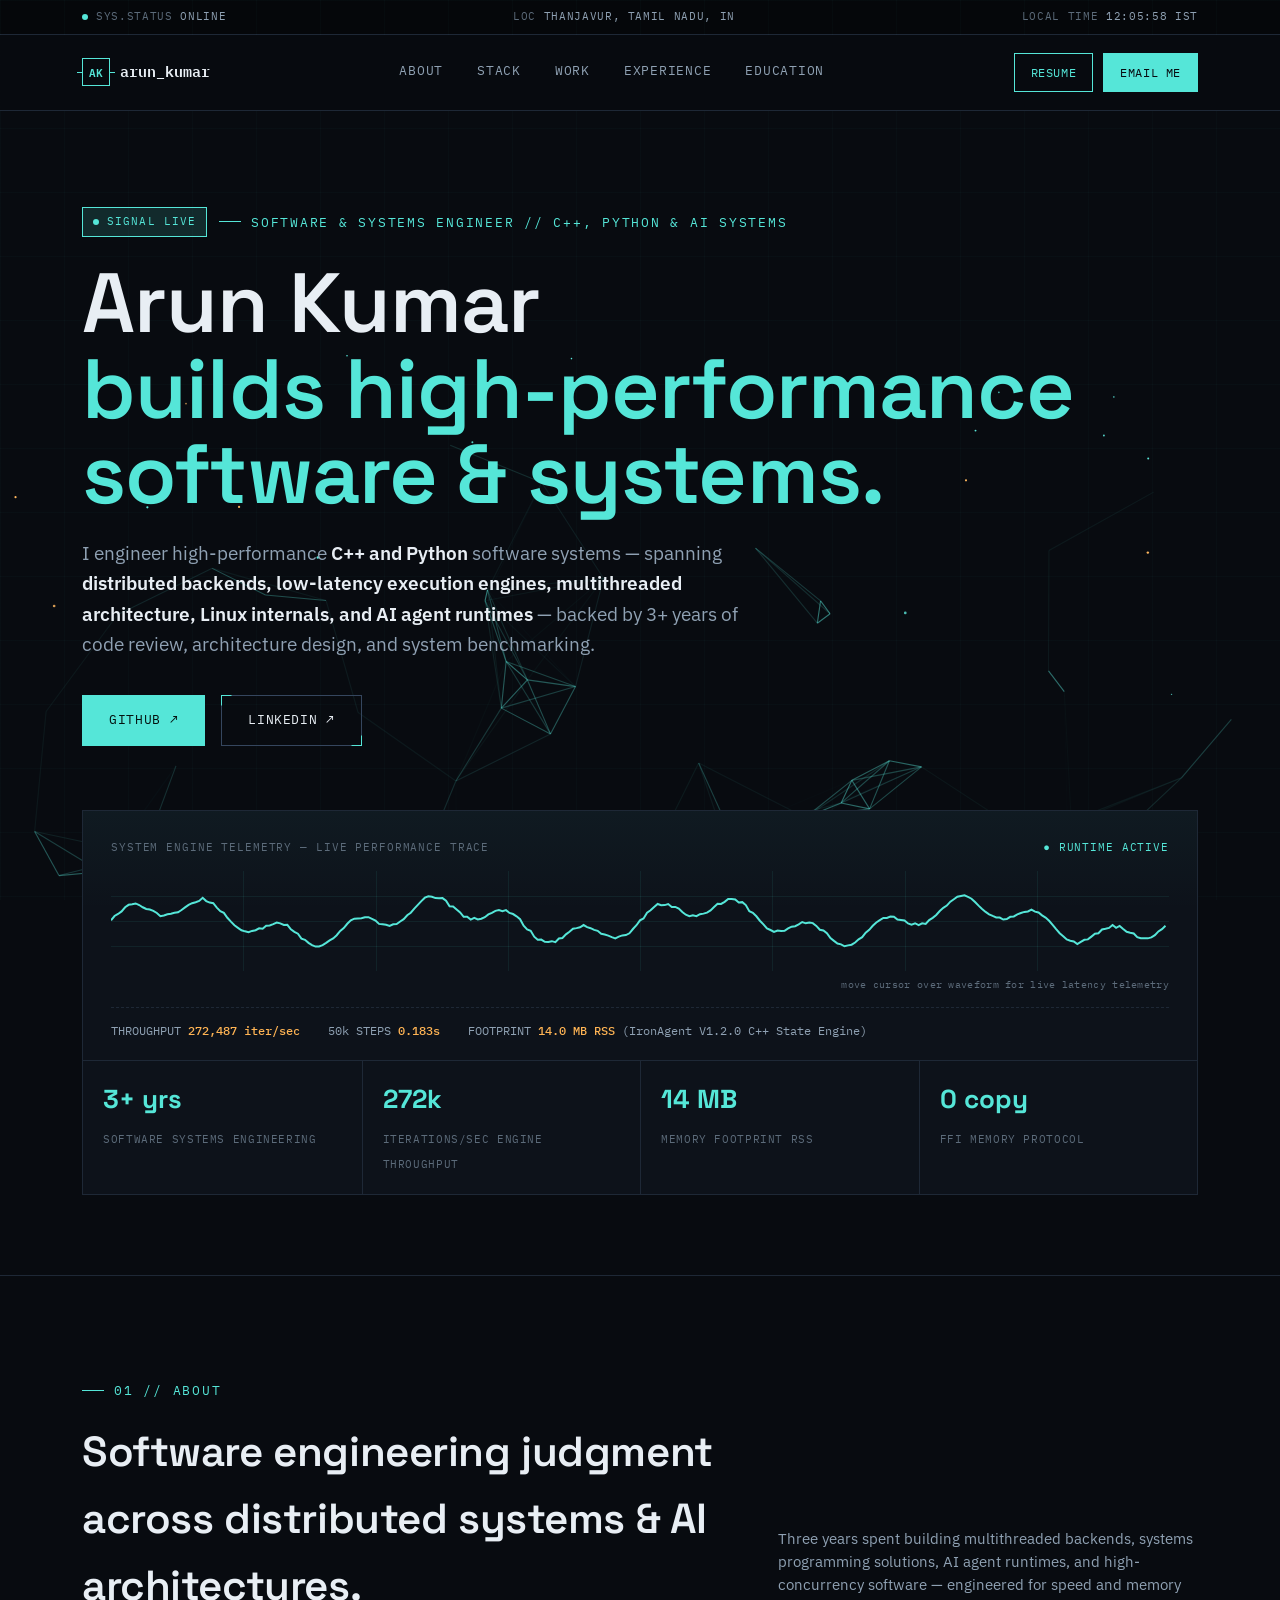
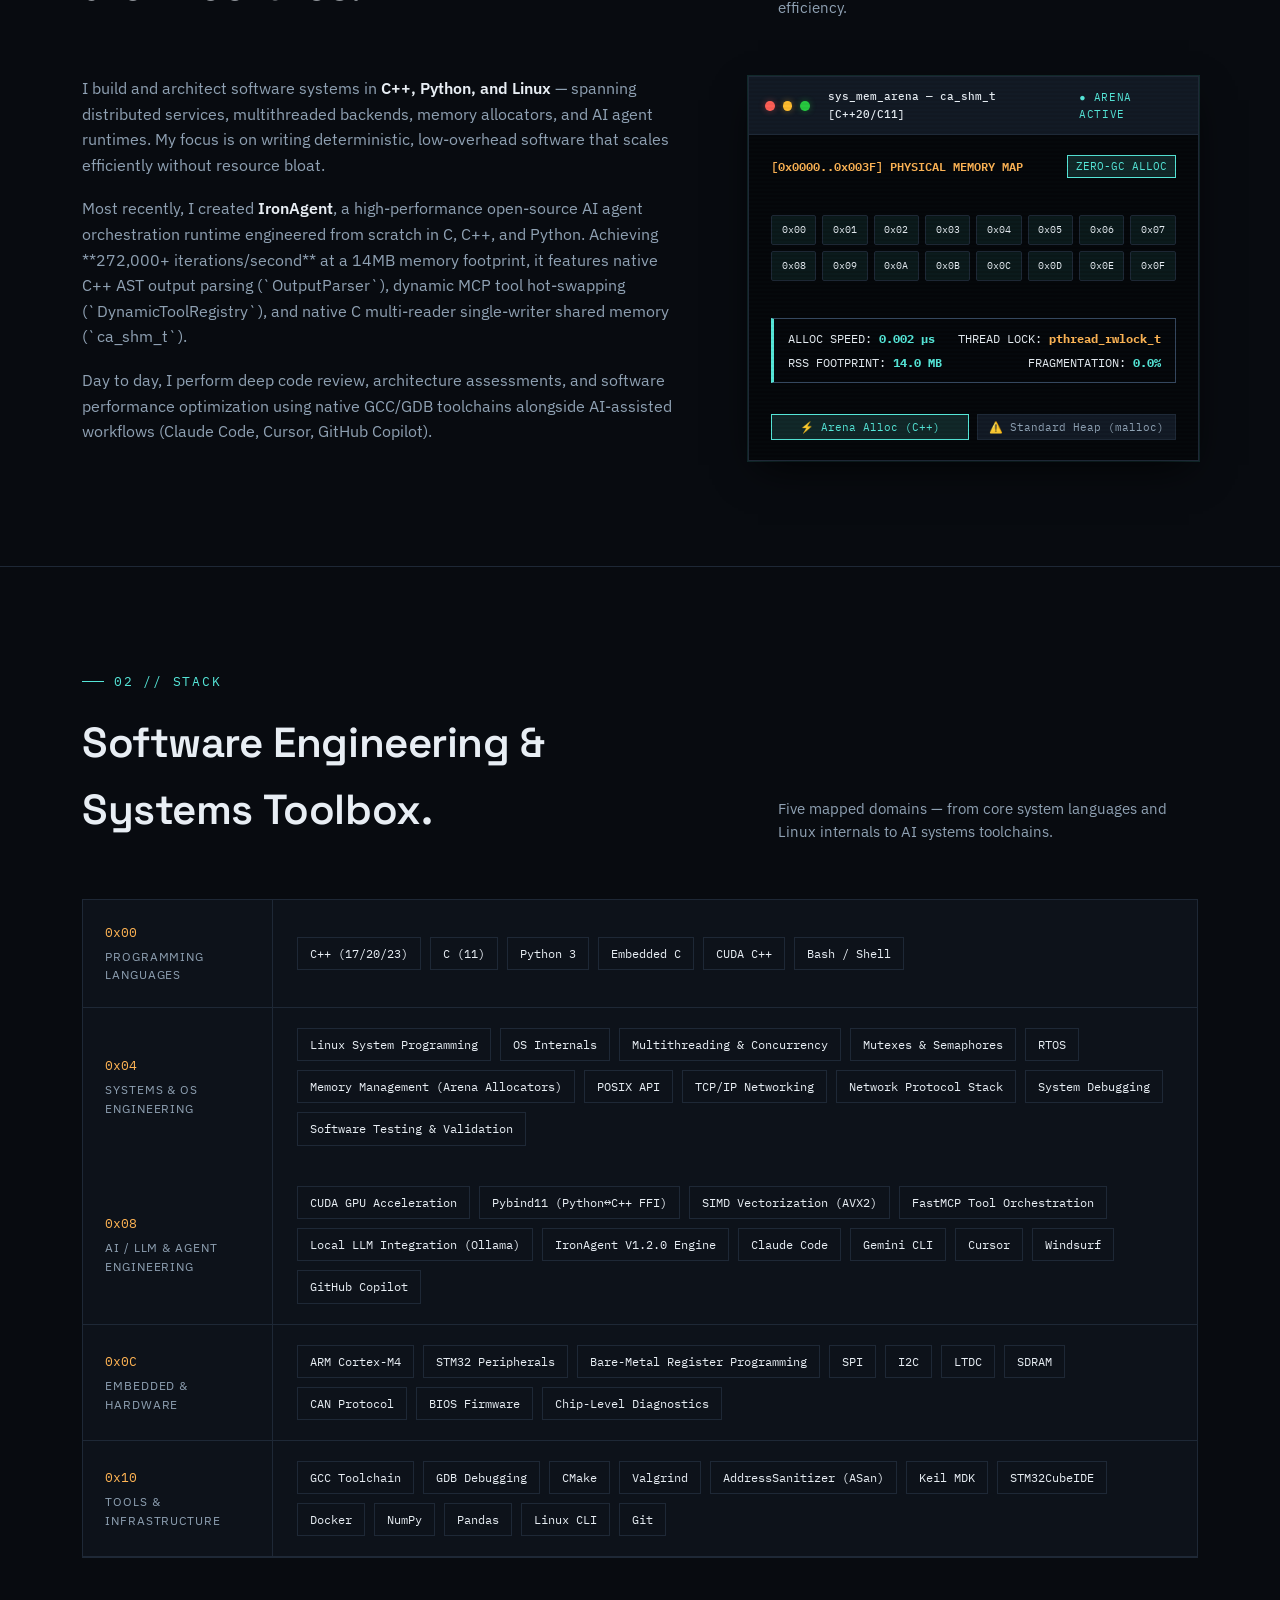
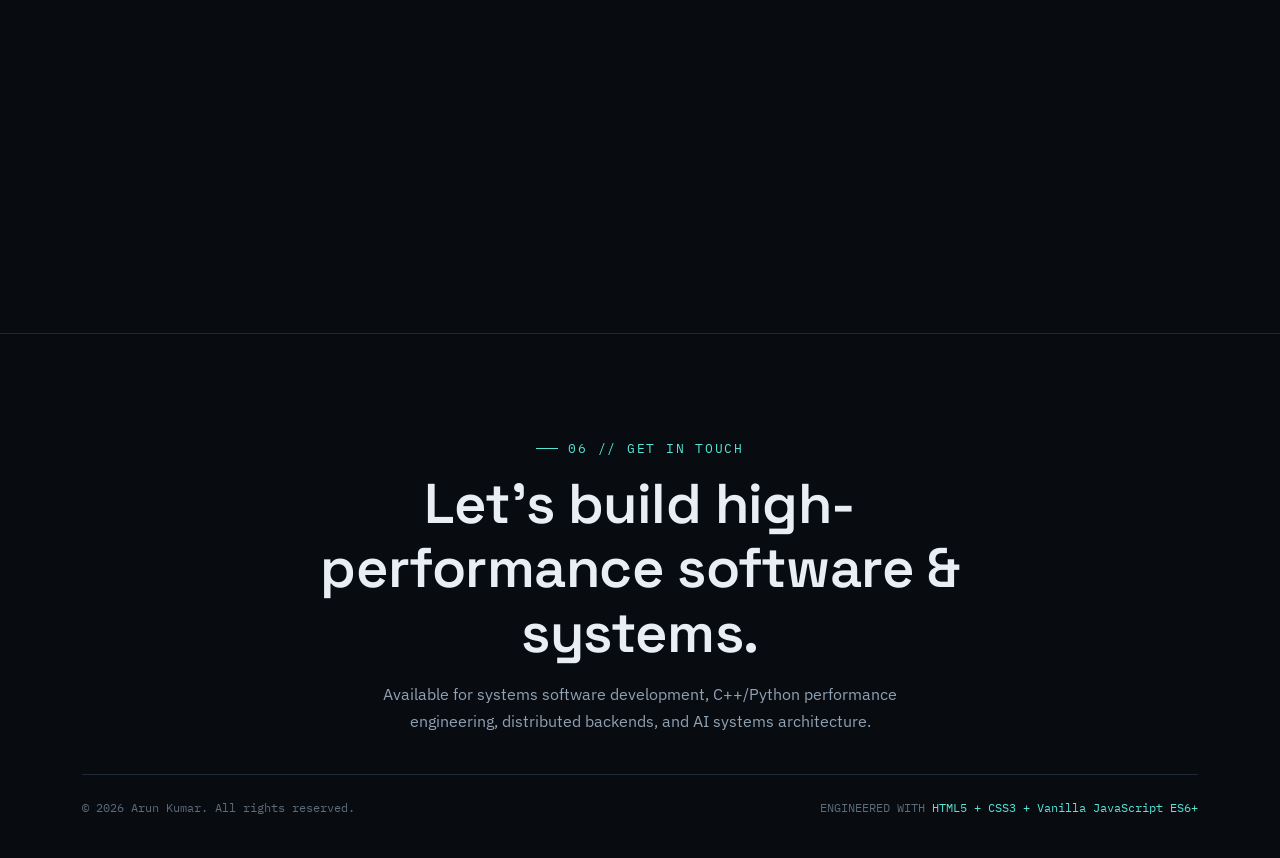
==== Portfolio.html @ 654ff7bb "Update Portfolio.html and Resume.pdf" ====
<!DOCTYPE html>
<html lang="en">
<head>
<meta charset="UTF-8">
<meta name="viewport" content="width=device-width, initial-scale=1.0">
<title>Arun Kumar — Software Systems &amp; AI Engineer</title>
<meta name="description" content="Portfolio of Arun Kumar — Software Systems & AI Engineer specializing in high-performance C++, Python, AI agent runtimes, and low-latency system architecture.">
<link rel="preconnect" href="https://fonts.googleapis.com">
<link rel="preconnect" href="https://fonts.gstatic.com" crossorigin>
<link href="https://fonts.googleapis.com/css2?family=Space+Grotesk:wght@500;600;700&family=IBM+Plex+Sans:wght@400;500;600&family=IBM+Plex+Mono:wght@400;500;600&display=swap" rel="stylesheet">
<style>
  :root{
    --bg:#080b10;
    --panel:#0d121a;
    --panel-2:#121924;
    --border:#1e2836;
    --border-hover:#35465e;
    --text:#e8eef4;
    --muted:#8fa1b3;
    --muted-2:#5c6b7a;
    --cyan:#55e6d8;
    --cyan-dim:rgba(85,230,216,.14);
    --amber:#ffb454;
    --amber-dim:rgba(255,180,84,.14);
    --blue:#70a5ff;
    --blue-dim:rgba(112,165,255,.14);
    --mono:'IBM Plex Mono', ui-monospace, monospace;
    --sans:'IBM Plex Sans', system-ui, sans-serif;
    --display:'Space Grotesk', system-ui, sans-serif;
    --maxw:1180px;
  }

  *{box-sizing:border-box;}
  html{scroll-behavior:smooth;}
  body{
    margin:0;
    background:var(--bg);
    color:var(--text);
    font-family:var(--sans);
    -webkit-font-smoothing:antialiased;
    line-height:1.6;
    overflow-x:hidden;
  }
  body::before{
    content:"";
    position:fixed;
    inset:0;
    pointer-events:none;
    z-index:0;
    background-image:
      linear-gradient(rgba(85,230,216,.025) 1px, transparent 1px),
      linear-gradient(90deg, rgba(85,230,216,.025) 1px, transparent 1px);
    background-size:64px 64px;
  }

  #neuralCanvas{
    position:fixed;
    top:0; left:0;
    width:100vw;
    height:100vh;
    z-index:0;
    pointer-events:none;
    display:block;
    mix-blend-mode:screen;
  }

  ::selection{background:var(--cyan-dim); color:var(--cyan);}
  a{color:inherit;}
  :focus-visible{outline:2px solid var(--cyan); outline-offset:3px;}

  ::-webkit-scrollbar{width:10px;}
  ::-webkit-scrollbar-track{background:var(--bg);}
  ::-webkit-scrollbar-thumb{background:var(--border-hover); border-radius:0;}

  .wrap{max-width:var(--maxw); margin:0 auto; padding:0 32px; position:relative; z-index:1;}

  .eyebrow{
    font-family:var(--mono);
    font-size:12.5px;
    letter-spacing:.14em;
    text-transform:uppercase;
    color:var(--cyan);
    display:flex; align-items:center; gap:10px;
    margin:0 0 18px;
  }
  .eyebrow::before{
    content:"";
    width:22px; height:1px;
    background:var(--cyan);
    display:inline-block;
  }

  h1,h2,h3{font-family:var(--display); font-weight:600; margin:0; letter-spacing:-.01em;}

  /* ---------- status bar ---------- */
  .statusbar{
    font-family:var(--mono);
    font-size:11px;
    letter-spacing:.06em;
    color:var(--muted-2);
    border-bottom:1px solid var(--border);
    background:#05070a;
  }
  .statusbar .wrap{
    display:flex; justify-content:space-between; align-items:center;
    padding-top:8px; padding-bottom:8px;
    flex-wrap:wrap; gap:6px 20px;
  }
  .statusbar .dot{
    width:6px; height:6px; border-radius:50%;
    background:var(--cyan); display:inline-block; margin-right:8px;
    box-shadow:0 0 0 0 var(--cyan-dim);
    animation:pulseDot 2.4s ease-in-out infinite;
  }
  @keyframes pulseDot{
    0%,100%{box-shadow:0 0 0 0 rgba(85,230,216,.5);}
    50%{box-shadow:0 0 0 5px rgba(85,230,216,0);}
  }
  .statusbar .seg span{color:var(--muted);}

  /* ---------- nav ---------- */
  header.nav{
    position:sticky; top:0; z-index:50;
    background:rgba(8,11,16,.85);
    backdrop-filter:blur(12px);
    border-bottom:1px solid var(--border);
    transition:padding .25s ease;
  }
  .nav .wrap{display:flex; align-items:center; justify-content:space-between; padding-top:18px; padding-bottom:18px; transition:padding .25s ease;}
  header.nav.scrolled .wrap{padding-top:12px; padding-bottom:12px;}

  .logo{
    font-family:var(--mono); font-weight:600; font-size:15px;
    display:flex; align-items:center; gap:10px; text-decoration:none; color:var(--text);
  }
  .logo .chip{
    width:28px; height:28px; border:1px solid var(--cyan); position:relative;
    display:flex; align-items:center; justify-content:center; font-size:11px; color:var(--cyan);
  }
  .logo .chip::before,.logo .chip::after{content:"";position:absolute;width:6px;height:1px;background:var(--cyan);}
  .logo .chip::before{left:-6px;}
  .logo .chip::after{right:-6px;}

  nav.links{display:flex; gap:34px; list-style:none; margin:0; padding:0;}
  nav.links a{
    font-family:var(--mono); font-size:12.5px; letter-spacing:.06em; text-transform:uppercase;
    text-decoration:none; color:var(--muted); position:relative; padding-bottom:4px;
    transition:color .2s ease;
  }
  nav.links a::after{
    content:""; position:absolute; left:0; bottom:0; height:1px; width:0;
    background:var(--cyan); transition:width .25s ease;
  }
  nav.links a:hover{color:var(--text);}
  nav.links a:hover::after{width:100%;}

  .nav-cta{
    font-family:var(--mono); font-size:12px; letter-spacing:.05em; text-transform:uppercase;
    color:var(--bg); background:var(--cyan); padding:9px 16px; text-decoration:none;
    border:1px solid var(--cyan); transition:transform .2s ease, background .2s ease, color .2s ease;
    white-space:nowrap;
  }
  .nav-cta:hover{background:transparent; color:var(--cyan); transform:translateY(-1px);}

  .burger{display:none; flex-direction:column; gap:5px; background:none; border:0; cursor:pointer; padding:6px;}
  .burger span{width:22px; height:2px; background:var(--text);}

  .mobile-panel{
    display:none; flex-direction:column; gap:0; border-top:1px solid var(--border);
    background:#080b10;
  }
  .mobile-panel a{
    font-family:var(--mono); font-size:13px; text-transform:uppercase; letter-spacing:.06em;
    color:var(--muted); text-decoration:none; padding:16px 32px; border-bottom:1px solid var(--border);
  }

  /* ---------- hero ---------- */
  .hero{padding:96px 0 80px; position:relative;}
  .hero-top{display:flex; align-items:center; gap:12px; margin-bottom:24px;}
  .live-tag{
    display:inline-flex; align-items:center; gap:8px;
    font-family:var(--mono); font-size:11px; letter-spacing:.1em; color:var(--cyan);
    border:1px solid var(--cyan); padding:5px 10px; background:var(--cyan-dim);
  }
  .live-tag i{width:6px;height:6px;border-radius:50%;background:var(--cyan); animation:pulseDot 1.8s ease-in-out infinite;}

  .hero h1{
    font-size:clamp(42px, 7vw, 84px);
    line-height:1.02;
    margin-bottom:20px;
  }
  .hero h1 .last{color:var(--cyan);}

  .hero-sub{
    font-size:clamp(16px,2vw,19px);
    color:var(--muted);
    max-width:680px;
    margin-bottom:36px;
  }
  .hero-sub b{color:var(--text); font-weight:600;}

  .hero-actions{display:flex; gap:16px; flex-wrap:wrap; margin-bottom:64px;}

  .pad-btn{
    position:relative;
    font-family:var(--mono); font-size:13px; letter-spacing:.05em; text-transform:uppercase;
    text-decoration:none; padding:14px 26px;
    border:1px solid var(--border-hover);
    color:var(--text);
    transition:border-color .25s ease, color .25s ease, transform .2s ease;
  }
  .pad-btn::before,.pad-btn::after{
    content:""; position:absolute; width:9px; height:9px; border:1px solid transparent; transition:border-color .25s ease;
  }
  .pad-btn::before{top:-1px; left:-1px; border-top-color:var(--cyan); border-left-color:var(--cyan);}
  .pad-btn::after{bottom:-1px; right:-1px; border-bottom-color:var(--cyan); border-right-color:var(--cyan);}
  .pad-btn:hover{transform:translateY(-2px); color:var(--cyan);}
  .pad-btn.primary{background:var(--cyan); color:#04110f; border-color:var(--cyan);}
  .pad-btn.primary:hover{background:transparent; color:var(--cyan);}
  .pad-btn.primary::before,.pad-btn.primary::after{border-color:transparent;}

  /* scope panel */
  .scope{
    border:1px solid var(--border);
    background:linear-gradient(180deg, rgba(85,230,216,.04), transparent 40%), var(--panel);
    padding:28px 28px 20px;
  }
  .scope-head{
    display:flex; justify-content:space-between; align-items:center;
    font-family:var(--mono); font-size:11px; letter-spacing:.08em; color:var(--muted-2);
    margin-bottom:14px; text-transform:uppercase;
  }
  .scope-head span.rd{color:var(--cyan);}
  .scope-canvas-wrap{position:relative; width:100%; height:100px;}
  #scopeCanvas{display:block; width:100%; height:100%; cursor:crosshair;}
  .scope-readout{
    position:absolute; top:6px; transform:translateX(-50%);
    font-family:var(--mono); font-size:10.5px; letter-spacing:.04em;
    background:#080b10; border:1px solid var(--border-hover); color:var(--amber);
    padding:3px 8px; white-space:nowrap; pointer-events:none;
    opacity:0; transition:opacity .12s ease; z-index:2;
  }
  .scope-hint{
    font-family:var(--mono); font-size:10px; color:var(--muted-2);
    text-align:right; margin-top:6px; letter-spacing:.03em;
  }
  .scope-foot{
    display:flex; gap:28px; flex-wrap:wrap;
    font-family:var(--mono); font-size:11.5px; color:var(--muted); margin-top:14px;
    border-top:1px dashed var(--border); padding-top:14px;
  }
  .scope-foot b{color:var(--amber); font-weight:500;}

  .stat-row{
    display:grid; grid-template-columns:repeat(4,1fr);
    border:1px solid var(--border); border-top:0; margin-top:0;
  }
  .stat-row div{
    padding:18px 20px; border-left:1px solid var(--border);
    background:var(--panel);
  }
  .stat-row div:first-child{border-left:0;}
  .stat-row b{
    display:block; font-family:var(--display); font-size:26px; color:var(--cyan); margin-bottom:4px;
  }
  .stat-row span{font-family:var(--mono); font-size:10.5px; letter-spacing:.06em; text-transform:uppercase; color:var(--muted-2);}

  /* ---------- section shell ---------- */
  section{
    padding:104px 0; border-top:1px solid var(--border); position:relative;
    contain: layout style;
  }
  section:not(.hero){
    content-visibility: auto;
    contain-intrinsic-size: 1px 700px;
  }
  .section-head{display:flex; justify-content:space-between; align-items:flex-end; gap:24px; margin-bottom:56px; flex-wrap:wrap;}
  .section-head h2{font-size:clamp(28px,3.4vw,42px); max-width:640px;}
  .section-head p{color:var(--muted); max-width:420px; font-size:14.5px; margin:0;}

  .reveal{
    opacity:0; transform:translateY(24px) translateZ(0);
    transition:opacity .55s cubic-bezier(0.16, 1, 0.3, 1), transform .55s cubic-bezier(0.16, 1, 0.3, 1);
    will-change:transform, opacity;
  }
  .reveal.is-visible{opacity:1; transform:translateY(0) translateZ(0);}
  
  .proj-card, .edu-card, .terminal, .reg-row, .hero-actions, .stat-row{
    contain: layout style;
    transform: translateZ(0);
    backface-visibility: hidden;
  }

  /* ---------- about ---------- */
  .about-grid{display:grid; grid-template-columns:1.15fr .85fr; gap:56px; align-items:start;}
  .about-grid p{color:var(--muted); font-size:16px; margin:0 0 18px;}
  .about-grid p b{color:var(--text); font-weight:600;}

  .terminal{
    border:1px solid var(--border); background:#05070a; font-family:var(--mono); font-size:13px;
    position:relative; overflow:hidden; box-shadow:0 14px 40px -10px rgba(0,0,0,0.8), 0 0 0 1px rgba(85,230,216,0.15);
  }
  .terminal::after{
    content:""; position:absolute; inset:0; pointer-events:none;
    background:linear-gradient(180deg, rgba(85,230,216,0.03) 50%, rgba(0,0,0,0.1) 50%);
    background-size:100% 4px; opacity:0.35; z-index:4;
  }
  .terminal-bar{
    display:flex; align-items:center; gap:8px; padding:11px 16px; border-bottom:1px solid var(--border);
    background:var(--panel-2); font-family:var(--mono); font-size:11px; color:var(--muted);
  }
  .terminal-bar .btn-red{ width:10px; height:10px; border-radius:50%; background:#ff5f56; box-shadow:0 0 6px rgba(255,95,86,0.4); }
  .terminal-bar .btn-yel{ width:10px; height:10px; border-radius:50%; background:#ffbd2e; box-shadow:0 0 6px rgba(255,189,46,0.4); }
  .terminal-bar .btn-grn{ width:10px; height:10px; border-radius:50%; background:#27c93f; box-shadow:0 0 6px rgba(39,201,63,0.4); }

  /* ---------- stack / register map ---------- */
  .reg-list{display:flex; flex-direction:column; gap:1px; background:var(--border); border:1px solid var(--border);}
  .reg-row{
    background:var(--panel); display:grid; grid-template-columns:190px 1fr; gap:0;
    position:relative; overflow:hidden; transition:background 0.3s ease;
  }
  .reg-row::before{
    content:""; position:absolute; top:0; left:0; width:100%; height:100%;
    background:radial-gradient(400px circle at var(--mouse-x, 50%) var(--mouse-y, 50%), rgba(85,230,216,0.06), transparent 50%);
    opacity:0; transition:opacity 0.3s ease; pointer-events:none;
  }
  .reg-row:hover::before{ opacity:1; }
  .reg-row::after{
    content:""; position:absolute; left:0; bottom:0; width:100%; height:2px;
    background:linear-gradient(90deg, transparent, var(--cyan), var(--amber), transparent);
    transform:translateX(-100%); transition:transform 0.6s ease;
  }
  .reg-row:hover::after{ transform:translateX(100%); }

  .reg-addr{
    font-family:var(--mono); font-size:12.5px; color:var(--amber);
    padding:22px 22px; border-right:1px solid var(--border);
    display:flex; flex-direction:column; gap:6px; justify-content:center;
    transition:color 0.3s ease, background 0.3s ease; position:relative; z-index:2;
  }
  .reg-row:hover .reg-addr{ color:var(--cyan); background:rgba(85,230,216,0.04); }
  .reg-addr small{font-family:var(--sans); font-size:11.5px; letter-spacing:.08em; text-transform:uppercase; color:var(--muted);}
  .reg-chips{padding:20px 24px; display:flex; flex-wrap:wrap; gap:9px; align-items:center; position:relative; z-index:2;}
  
  .chip-tag{
    font-family:var(--mono); font-size:12px; color:var(--text);
    border:1px solid var(--border); padding:6px 12px; cursor:pointer; position:relative;
    transition:transform 0.2s cubic-bezier(0.2, 0.8, 0.2, 1), border-color 0.2s ease, color 0.2s ease, background 0.2s ease, box-shadow 0.2s ease;
  }
  .chip-tag:hover{
    border-color:var(--cyan); color:var(--cyan); background:var(--cyan-dim);
    transform:translateY(-3px) scale(1.04);
    box-shadow:0 6px 16px -2px rgba(85,230,216,0.3);
  }
  .chip-tag.active{
    border-color:var(--amber) !important; color:var(--amber) !important; background:var(--amber-dim) !important;
    box-shadow:0 0 14px rgba(255,180,84,0.35) !important;
  }

  /* ---------- projects ---------- */
  .proj-grid{display:grid; grid-template-columns:1fr 1fr; gap:16px; background:transparent;}
  .proj-card{
    background:var(--panel); padding:32px; display:flex; flex-direction:column; gap:16px;
    border:1px solid var(--border); position:relative; overflow:hidden;
    transition:transform 0.25s cubic-bezier(0.2, 0.8, 0.2, 1), border-color 0.3s ease, box-shadow 0.3s ease;
    transform-style:preserve-3d; will-change:transform;
  }
  .proj-card::before{
    content:""; position:absolute; inset:0;
    background:radial-gradient(500px circle at var(--mouse-x, 50%) var(--mouse-y, 50%), rgba(85,230,216,0.08), transparent 40%);
    opacity:0; transition:opacity 0.3s ease; pointer-events:none; z-index:1;
  }
  .proj-card:hover::before{ opacity:1; }
  .proj-card:hover{
    border-color:var(--cyan);
    box-shadow:0 14px 36px -10px rgba(85,230,216,0.18), 0 0 0 1px rgba(85,230,216,0.25);
  }
  .proj-card::after{
    content:""; position:absolute; top:0; left:0; width:100%; height:2px;
    background:linear-gradient(90deg, transparent, var(--cyan), var(--amber), transparent);
    transform:translateX(-100%); transition:transform 0.6s ease;
  }
  .proj-card:hover::after{ transform:translateX(100%); }

  .proj-top{display:flex; justify-content:space-between; align-items:flex-start; gap:12px; position:relative; z-index:2;}
  .proj-id{font-family:var(--mono); font-size:12px; color:var(--muted-2); letter-spacing:.06em;}
  .proj-date{font-family:var(--mono); font-size:11px; color:var(--muted-2);}
  .proj-card h3{font-size:21px; font-family:var(--display); margin-bottom:2px; position:relative; z-index:2; transition:color 0.2s ease;}
  .proj-card:hover h3{color:var(--cyan);}
  .proj-diff{
    font-size:13px; color:var(--cyan); font-family:var(--mono); line-height:1.6;
    border-left:2px solid var(--cyan); padding-left:12px; position:relative; z-index:2;
  }
  .proj-card ul{margin:0; padding:0; list-style:none; display:flex; flex-direction:column; gap:9px; position:relative; z-index:2;}
  .proj-card li{
    font-size:14px; color:var(--muted); padding-left:16px; position:relative; line-height:1.55;
  }
  .proj-card li::before{content:"›"; position:absolute; left:0; color:var(--amber);}
  .proj-tags{display:flex; flex-wrap:wrap; gap:8px; margin-top:auto; padding-top:6px; position:relative; z-index:2;}
  .proj-tags span{
    font-family:var(--mono); font-size:10.5px; color:var(--muted-2); border:1px solid var(--border); padding:4px 9px;
    transition:color 0.2s ease, border-color 0.2s ease, background 0.2s ease;
  }
  .proj-card:hover .proj-tags span{ border-color:var(--border-hover); color:var(--text); }
  .proj-tags span:hover{ border-color:var(--cyan) !important; color:var(--cyan) !important; background:var(--cyan-dim); }

  .proj-badge{
    font-family:var(--mono); font-size:10px; letter-spacing:.08em; text-transform:uppercase;
    color:var(--cyan); border:1px solid var(--cyan); padding:4px 10px; white-space:nowrap; background:var(--cyan-dim);
    box-shadow:0 0 10px rgba(85,230,216,0.2);
  }

  /* Animated State Machine Loop Badge for IronAgent */
  .state-loop-badge{
    display:flex; align-items:center; gap:8px; font-family:var(--mono); font-size:11px;
    background:rgba(8,11,16,0.8); border:1px solid var(--border-hover); padding:6px 12px; margin-top:6px;
    color:var(--muted); width:fit-content; border-radius:4px;
  }
  .state-loop-badge span.st{
    color:var(--cyan); font-weight:600; padding:2px 6px; border-radius:3px;
    animation:stateGlow 4s infinite;
  }
  .state-loop-badge span.st:nth-child(1){ animation-delay:0s; }
  .state-loop-badge span.st:nth-child(2){ animation-delay:1s; }
  .state-loop-badge span.st:nth-child(3){ animation-delay:2s; }
  .state-loop-badge span.st:nth-child(4){ animation-delay:3s; }
  @keyframes stateGlow {
    0%, 20%, 100% { background:transparent; color:var(--muted); }
    5%, 15% { background:var(--cyan); color:#04110f; box-shadow:0 0 8px var(--cyan); }
  }

  /* ---------- experience / memory map ---------- */
  .memmap{position:relative; padding-left:28px;}
  .memmap::before{
    content:""; position:absolute; left:0; top:6px; bottom:6px; width:2px;
    background:linear-gradient(180deg, var(--cyan), var(--amber), var(--border));
  }
  .mem-entry{position:relative; padding-bottom:30px; transition:transform 0.3s ease;}
  .mem-entry:hover{ transform:translateX(6px); }
  .mem-entry:last-child{padding-bottom:0;}
  .mem-entry::before{
    content:""; position:absolute; left:-28px; top:6px; width:10px; height:10px;
    background:var(--bg); border:2px solid var(--cyan); border-radius:50%;
    transform:translateX(-4px); transition:all 0.3s ease; box-shadow:0 0 8px rgba(85,230,216,0.5);
  }
  .mem-entry:hover::before{
    background:var(--cyan); box-shadow:0 0 16px var(--cyan); transform:translateX(-4px) scale(1.3);
  }
  .mem-head{display:flex; flex-wrap:wrap; align-items:center; gap:8px 12px; margin-bottom:8px;}
  .mem-block{font-family:var(--mono); font-size:11.5px; color:var(--amber); letter-spacing:.06em;}
  .mem-role{font-family:var(--display); font-size:19.5px; font-weight:600; transition:color 0.2s ease; width:100%;}
  .mem-entry:hover .mem-role{ color:var(--cyan); }
  .mem-org{font-family:var(--mono); font-size:12px; color:var(--muted); letter-spacing:.02em;}
  .mem-date{
    font-family:var(--mono); font-size:11px; color:var(--cyan);
    background:var(--cyan-dim); border:1px solid var(--cyan); padding:1px 8px; margin-left:4px;
  }
  .mem-entry ul{margin:0; padding:0; list-style:none; display:flex; flex-direction:column; gap:6px; max-width:760px;}
  .mem-entry li{font-size:14px; color:var(--muted); padding-left:18px; position:relative; line-height:1.55;}
  .mem-entry li::before{content:"›"; position:absolute; left:0; color:var(--cyan);}

  /* ---------- education ---------- */
  .edu-grid{display:grid; grid-template-columns:1fr 1fr; gap:16px; background:transparent;}
  .edu-card{
    background:var(--panel); padding:32px; border:1px solid var(--border);
    position:relative; overflow:hidden; transform-style:preserve-3d; will-change:transform;
    transition:transform 0.25s cubic-bezier(0.2, 0.8, 0.2, 1), border-color 0.3s ease, box-shadow 0.3s ease;
  }
  .edu-card::before{
    content:""; position:absolute; inset:0;
    background:radial-gradient(400px circle at var(--mouse-x, 50%) var(--mouse-y, 50%), rgba(85,230,216,0.08), transparent 40%);
    opacity:0; transition:opacity 0.3s ease; pointer-events:none;
  }
  .edu-card:hover::before{ opacity:1; }
  .edu-card:hover{
    border-color:var(--cyan);
    box-shadow:0 12px 32px -8px rgba(85,230,216,0.18);
  }
  .edu-card .eyebrow{margin-bottom:14px;}
  .edu-card h3{font-size:19px; margin-bottom:8px; line-height:1.3; transition:color 0.2s ease;}
  .edu-card:hover h3{ color:var(--cyan); }
  .edu-card p{margin:0; color:var(--muted); font-size:13.5px; font-family:var(--mono); line-height:1.8;}

  /* ---------- contact / footer ---------- */
  footer{border-top:1px solid var(--border); padding:104px 0 40px;}
  .contact-grid{display:grid; grid-template-columns:1fr 1fr; gap:56px; margin-bottom:80px;}
  .contact-grid h2{font-size:clamp(30px,4vw,52px); max-width:520px; margin-bottom:20px;}
  .contact-grid p{color:var(--muted); max-width:440px; font-size:16px;}

  .term2{border:1px solid var(--border); background:#05070a; font-family:var(--mono); font-size:13.5px;}
  .term2 .terminal-bar{background:var(--panel-2);}
  .term2 pre{margin:0; padding:24px; line-height:2.1; overflow-x:auto;}
  .term2 a{color:var(--text); text-decoration:none; border-bottom:1px solid var(--border-hover); transition:color .2s ease, border-color .2s ease;}
  .term2 a:hover{color:var(--cyan); border-color:var(--cyan);}
  .term2 .p{color:var(--cyan);}
  .term2 .c{color:var(--muted-2);}

  .foot-bottom{
    display:flex; justify-content:space-between; align-items:center; flex-wrap:wrap; gap:12px;
    font-family:var(--mono); font-size:11.5px; color:var(--muted-2);
    border-top:1px solid var(--border); padding-top:24px;
  }
  .foot-bottom span.hl{color:var(--cyan);}

  /* Toast Notification Popup */
  .toast {
    position: fixed; bottom: 28px; right: 28px; z-index: 100;
    background: #05070a; border: 1px solid var(--cyan); color: var(--cyan);
    font-family: var(--mono); font-size: 12px; letter-spacing: 0.05em;
    padding: 12px 20px; box-shadow: 0 8px 24px rgba(85,230,216,0.25);
    opacity: 0; transform: translateY(12px); transition: opacity 0.3s ease, transform 0.3s ease;
    pointer-events: none;
  }
  .toast.show { opacity: 1; transform: translateY(0); }

  /* Interactive Benchmark Switcher Tabs */
  .bench-tabs { display: flex; gap: 8px; margin-top: 10px; flex-wrap: wrap; position:relative; z-index:2; }
  .bench-tab {
    font-family: var(--mono); font-size: 11px; color: var(--muted);
    background: var(--panel-2); border: 1px solid var(--border); padding: 6px 12px;
    cursor: pointer; transition: all 0.2s ease;
  }
  .bench-tab.active, .bench-tab:hover {
    color: var(--cyan); border-color: var(--cyan); background: var(--cyan-dim);
  }
  .bench-display {
    font-family: var(--mono); font-size: 12.5px; background: rgba(5,7,10,0.9);
    border: 1px solid var(--border-hover); padding: 12px 16px; margin-top: 8px;
    border-left: 3px solid var(--amber); color: var(--text); position:relative; z-index:2;
    transition: all 0.2s ease;
  }

  /* Ultra-wide & 4K Monitor Responsive Scaling */
  @media (min-width: 1400px){
    :root{ --maxw: 1340px; }
    .hero h1{ font-size: clamp(52px, 6.5vw, 92px); }
    .stat-row b{ font-size: 30px; }
  }

  /* Tablet & Laptop Responsive Scaling */
  @media (max-width: 1120px){
    .stat-row{ grid-template-columns: repeat(2, 1fr); }
    .stat-row div:nth-child(3){ border-left:0; border-top:1px solid var(--border); }
    .stat-row div:nth-child(4){ border-top:1px solid var(--border); }
  }

  @media (max-width:980px){
    nav.links, .nav-cta{display:none;}
    .burger{display:flex;}
    .mobile-panel.open{display:flex;}
    .about-grid, .proj-grid, .edu-grid, .contact-grid{grid-template-columns:1fr;}
    .proj-card[style*="grid-column: span 2"]{ grid-column: span 1 !important; }
    .reg-row{grid-template-columns:1fr;}
    .reg-addr{border-right:0; border-bottom:1px solid var(--border);}
    section{padding:72px 0;}
    .hero{padding:64px 0 56px;}
    .mem-date{margin-left:0;}
  }
  @media (max-width:560px){
    .wrap{padding:0 20px;}
    .statusbar .seg:nth-child(2){display:none;}
    .stat-row{ grid-template-columns: 1fr; }
    .stat-row div{ border-left:0 !important; border-top:1px solid var(--border) !important; }
    .stat-row div:first-child{ border-top:0 !important; }
    .hero-actions{flex-direction:column;}
    .pad-btn{text-align:center;}
  }

  @media (prefers-reduced-motion: reduce){
    html{scroll-behavior:auto;}
    .reveal{opacity:1; transform:none; transition:none;}
    .live-tag i, .statusbar .dot{animation:none;}
    .pad-btn:hover{transform:none;}
  }
</style>
</head>
<body>

<!-- High-Tech Cyberpunk Neural Constellation Background Canvas -->
<canvas id="neuralCanvas" aria-hidden="true"></canvas>

<div class="statusbar">
  <div class="wrap">
    <div class="seg"><span class="dot"></span>SYS.STATUS <span>ONLINE</span></div>
    <div class="seg">LOC <span>THANJAVUR, TAMIL NADU, IN</span></div>
    <div class="seg">LOCAL TIME <span id="istClock">--:--:-- IST</span></div>
  </div>
</div>

<header class="nav" id="siteNav">
  <div class="wrap">
    <a href="#top" class="logo"><span class="chip">AK</span>arun_kumar</a>
    <nav class="links">
      <a href="#about">About</a>
      <a href="#stack">Stack</a>
      <a href="#work">Work</a>
      <a href="#experience">Experience</a>
      <a href="#education">Education</a>
    </nav>
    <div style="display:flex; gap:10px; align-items:center;">
      <a class="nav-cta" href="Resume.pdf" download="Arun_Kumar_Resume.pdf" style="background:transparent; color:var(--cyan); border:1px solid var(--cyan);">Resume</a>
      <a class="nav-cta" href="mailto:elarion.me@gmail.com">Email me</a>
    </div>
    <button class="burger" id="burgerBtn" aria-label="Open menu" aria-expanded="false">
      <span></span><span></span><span></span>
    </button>
  </div>
  <div class="mobile-panel" id="mobilePanel">
    <a href="#about">About</a>
    <a href="#stack">Stack</a>
    <a href="#work">Work</a>
    <a href="#experience">Experience</a>
    <a href="#education">Education</a>
    <a href="Resume.pdf" download="Arun_Kumar_Resume.pdf">📄 Download Resume (PDF)</a>
    <a href="mailto:elarion.me@gmail.com">Email me</a>
  </div>
</header>

<main id="top">
  <!-- ================= HERO ================= -->
  <section class="hero" style="border-top:0; padding-top:96px;">
    <div class="wrap">
      <div class="hero-top reveal">
        <span class="live-tag"><i></i>SIGNAL LIVE</span>
        <span class="eyebrow" style="margin:0;">SOFTWARE &amp; SYSTEMS ENGINEER // C++, PYTHON &amp; AI SYSTEMS</span>
      </div>

      <h1 class="reveal">Arun Kumar<br><span class="last">builds high-performance software &amp; systems.</span></h1>

      <p class="hero-sub reveal">
        I engineer high-performance <b>C++ and Python</b> software systems — spanning <b>distributed backends, low-latency execution engines, multithreaded architecture, Linux internals, and AI agent runtimes</b> — backed by 3+ years of code review, architecture design, and system benchmarking.
      </p>

      <div class="hero-actions reveal">
        <a class="pad-btn primary" href="https://github.com/ELARION12" target="_blank" rel="noopener">GitHub ↗</a>
        <a class="pad-btn" href="https://linkedin.com/in/arun-kumar-619358210" target="_blank" rel="noopener">LinkedIn ↗</a>
      </div>

      <div class="scope reveal">
        <div class="scope-head">
          <span>SYSTEM ENGINE TELEMETRY — LIVE PERFORMANCE TRACE</span>
          <span class="rd">● RUNTIME ACTIVE</span>
        </div>
        <div class="scope-canvas-wrap" id="scopeCanvasWrap">
          <canvas id="scopeCanvas"></canvas>
          <div class="scope-readout" id="scopeReadout"></div>
        </div>
        <div class="scope-hint">move cursor over waveform for live latency telemetry</div>
        <div class="scope-foot">
          <span>THROUGHPUT <b>272,487 iter/sec</b></span>
          <span>50k STEPS <b>0.183s</b></span>
          <span>FOOTPRINT <b>14.0 MB RSS</b> (IronAgent V1.2.0 C++ State Engine)</span>
        </div>
      </div>

      <div class="stat-row reveal">
        <div><b>3+ yrs</b><span>Software Systems Engineering</span></div>
        <div><b>272k</b><span>Iterations/sec Engine Throughput</span></div>
        <div><b>14 MB</b><span>Memory Footprint RSS</span></div>
        <div><b>0 copy</b><span>FFI Memory Protocol</span></div>
      </div>
    </div>
  </section>

  <!-- ================= ABOUT ================= -->
  <section id="about">
    <div class="wrap">
      <div class="section-head reveal">
        <div>
          <span class="eyebrow">01 // ABOUT</span>
          <h2>Software engineering judgment across distributed systems &amp; AI architectures.</h2>
        </div>
        <p>Three years spent building multithreaded backends, systems programming solutions, AI agent runtimes, and high-concurrency software — engineered for speed and memory efficiency.</p>
      </div>

      <div class="about-grid">
        <div class="reveal">
          <p>I build and architect software systems in <b>C++, Python, and Linux</b> — spanning distributed services, multithreaded backends, memory allocators, and AI agent runtimes. My focus is on writing deterministic, low-overhead software that scales efficiently without resource bloat.</p>
          <p>Most recently, I created <b>IronAgent</b>, a high-performance open-source AI agent orchestration runtime engineered from scratch in C, C++, and Python. Achieving **272,000+ iterations/second** at a 14MB memory footprint, it features native C++ AST output parsing (`OutputParser`), dynamic MCP tool hot-swapping (`DynamicToolRegistry`), and native C multi-reader single-writer shared memory (`ca_shm_t`).</p>
          <p>Day to day, I perform deep code review, architecture assessments, and software performance optimization using native GCC/GDB toolchains alongside AI-assisted workflows (Claude Code, Cursor, GitHub Copilot).</p>
        </div>

        <div class="terminal reveal">
          <div class="terminal-bar">
            <span class="btn-red"></span><span class="btn-yel"></span><span class="btn-grn"></span>
            <span style="margin-left:10px; font-weight:500; color:var(--text);">sys_mem_arena — ca_shm_t [C++20/C11]</span>
            <span style="margin-left:auto; color:var(--cyan); letter-spacing:0.06em; font-size:10.5px;">● ARENA ACTIVE</span>
          </div>
          <div style="padding:20px 22px; font-family:var(--mono); font-size:12.5px; height:325px; min-height:325px; max-height:325px; overflow:hidden; display:flex; flex-direction:column; justify-content:space-between; color:var(--text);">
            <div style="display:flex; justify-content:space-between; align-items:center;">
              <span style="color:var(--amber); font-weight:600; font-size:12px;">[0x0000..0x003F] PHYSICAL MEMORY MAP</span>
              <span id="arenaStatusPill" style="font-size:10.5px; background:var(--cyan-dim); color:var(--cyan); border:1px solid var(--cyan); padding:2px 8px;">ZERO-GC ALLOC</span>
            </div>

            <!-- 16-Cell Dynamic Memory Block Matrix -->
            <div id="memoryGrid" style="display:grid; grid-template-columns:repeat(8, 1fr); gap:6px; margin:10px 0;">
              <!-- Dynamic Memory Block Cells -->
            </div>

            <div style="background:rgba(5,7,10,0.9); border:1px solid var(--border-hover); padding:10px 14px; border-left:3px solid var(--cyan); font-size:11.5px; line-height:1.7;">
              <div style="display:flex; justify-content:space-between;">
                <span>ALLOC SPEED: <b style="color:var(--cyan);" id="memSpeed">0.002 µs</b></span>
                <span>THREAD LOCK: <b style="color:var(--amber);" id="memLock">pthread_rwlock_t</b></span>
              </div>
              <div style="display:flex; justify-content:space-between; margin-top:4px;">
                <span>RSS FOOTPRINT: <b style="color:var(--cyan);">14.0 MB</b></span>
                <span>FRAGMENTATION: <b style="color:var(--cyan);" id="memFrag">0.0%</b></span>
              </div>
            </div>

            <div style="display:flex; gap:8px; margin-top:4px;">
              <button id="btnArenaAlloc" class="bench-tab active" style="flex:1; text-align:center; padding:5px 8px;">⚡ Arena Alloc (C++)</button>
              <button id="btnHeapFrag" class="bench-tab" style="flex:1; text-align:center; padding:5px 8px;">⚠️ Standard Heap (malloc)</button>
            </div>
          </div>
        </div>
      </div>
    </div>
  </section>

  <!-- ================= STACK ================= -->
  <section id="stack">
    <div class="wrap">
      <div class="section-head reveal">
        <div>
          <span class="eyebrow">02 // STACK</span>
          <h2>Software Engineering &amp; Systems Toolbox.</h2>
        </div>
        <p>Five mapped domains — from core system languages and Linux internals to AI systems toolchains.</p>
      </div>

      <div class="reg-list reveal">
        <div class="reg-row">
          <div class="reg-addr">0x00<small>Programming Languages</small></div>
          <div class="reg-chips">
            <span class="chip-tag">C++ (17/20/23)</span><span class="chip-tag">C (11)</span>
            <span class="chip-tag">Python 3</span><span class="chip-tag">Embedded C</span>
            <span class="chip-tag">CUDA C++</span><span class="chip-tag">Bash / Shell</span>
          </div>
        </div>
        <div class="reg-row">
          <div class="reg-addr">0x04<small>Systems &amp; OS Engineering</small></div>
          <div class="reg-chips">
            <span class="chip-tag">Linux System Programming</span><span class="chip-tag">OS Internals</span>
            <span class="chip-tag">Multithreading &amp; Concurrency</span><span class="chip-tag">Mutexes &amp; Semaphores</span>
            <span class="chip-tag">RTOS</span><span class="chip-tag">Memory Management (Arena Allocators)</span>
            <span class="chip-tag">POSIX API</span><span class="chip-tag">TCP/IP Networking</span>
            <span class="chip-tag">Network Protocol Stack</span><span class="chip-tag">System Debugging</span>
            <span class="chip-tag">Software Testing &amp; Validation</span>
          </div>
        </div>
        <div class="reg-row">
          <div class="reg-addr">0x08<small>AI / LLM &amp; Agent Engineering</small></div>
          <div class="reg-chips">
            <span class="chip-tag">CUDA GPU Acceleration</span><span class="chip-tag">Pybind11 (Python↔C++ FFI)</span>
            <span class="chip-tag">SIMD Vectorization (AVX2)</span><span class="chip-tag">FastMCP Tool Orchestration</span>
            <span class="chip-tag">Local LLM Integration (Ollama)</span><span class="chip-tag">IronAgent V1.2.0 Engine</span>
            <span class="chip-tag">Claude Code</span><span class="chip-tag">Gemini CLI</span>
            <span class="chip-tag">Cursor</span><span class="chip-tag">Windsurf</span><span class="chip-tag">GitHub Copilot</span>
          </div>
        </div>
        <div class="reg-row">
          <div class="reg-addr">0x0C<small>Embedded &amp; Hardware</small></div>
          <div class="reg-chips">
            <span class="chip-tag">ARM Cortex-M4</span><span class="chip-tag">STM32 Peripherals</span>
            <span class="chip-tag">Bare-Metal Register Programming</span><span class="chip-tag">SPI</span><span class="chip-tag">I2C</span>
            <span class="chip-tag">LTDC</span><span class="chip-tag">SDRAM</span><span class="chip-tag">CAN Protocol</span>
            <span class="chip-tag">BIOS Firmware</span><span class="chip-tag">Chip-Level Diagnostics</span>
          </div>
        </div>
        <div class="reg-row">
          <div class="reg-addr">0x10<small>Tools &amp; Infrastructure</small></div>
          <div class="reg-chips">
            <span class="chip-tag">GCC Toolchain</span><span class="chip-tag">GDB Debugging</span>
            <span class="chip-tag">CMake</span><span class="chip-tag">Valgrind</span>
            <span class="chip-tag">AddressSanitizer (ASan)</span><span class="chip-tag">Keil MDK</span>
            <span class="chip-tag">STM32CubeIDE</span><span class="chip-tag">Docker</span>
            <span class="chip-tag">NumPy</span><span class="chip-tag">Pandas</span>
            <span class="chip-tag">Linux CLI</span><span class="chip-tag">Git</span>
          </div>
        </div>
      </div>
    </div>
  </section>

  <!-- ================= PROJECTS ================= -->
  <section id="work">
    <div class="wrap">
      <div class="section-head reveal">
        <div>
          <span class="eyebrow">03 // PROJECTS</span>
          <h2>Core engineering builds &amp; software runtimes.</h2>
        </div>
        <p>From a high-speed AI agent orchestration engine down to low-latency network backends.</p>
      </div>

      <div class="proj-grid reveal">

        <div class="proj-card" style="grid-column: span 2;">
          <div class="proj-top">
            <span class="proj-id">0x00 / IRONAGENT (V1.2.0)</span>
            <span class="proj-badge">Latest Build · Open Source</span>
          </div>
          <h3>Bare-Metal AI Agent Runtime &amp; Orchestration Engine</h3>
          <span class="proj-date">Jul 2026 · Release v1.2.0</span>
          <div class="state-loop-badge">
            STATE ENGINE : <span class="st">THINK</span> ➔ <span class="st">PLAN</span> ➔ <span class="st">ACT</span> ➔ <span class="st">REFLECT</span>
          </div>
          <p class="proj-diff">Engineered in C, C++, and Python — achieves 272,487 iterations/sec at 14.0 MB RSS memory (50x faster than LangChain).</p>
          
          <div class="bench-tabs">
            <button class="bench-tab active" data-metric="throughput">⚡ Throughput</button>
            <button class="bench-tab" data-metric="ram">🧠 RAM Footprint</button>
            <button class="bench-tab" data-metric="speed">⏱️ 50k Steps Speed</button>
          </div>
          <div class="bench-display" id="benchDisplay">
            <b>Throughput:</b> <span style="color:var(--cyan); font-weight:600;">272,487 ops/sec</span> (IronAgent V1.2.0) vs ~5,000 ops/sec (LangChain) — <span style="color:var(--amber);">~50x Faster Execution</span>
          </div>
          <ul>
            <li><b>Native C++ AST Output Parser (`OutputParser`):</b> Performs zero-copy JSON Object, Array, and POSIX ERE Regex classification inside `Agent::reflect()` with zero heap allocations.</li>
            <li><b>Dynamic Tool Registry (`DynamicToolRegistry`):</b> Supports live MCP (Model Context Protocol) tool schema hot-swapping and isolated server teardown on disconnect.</li>
            <li><b>Native C Shared Memory (`ca_shm_t`):</b> Built with POSIX `pthread_rwlock_t` Multi-Reader Single-Writer locks for parallel multi-agent swarms without GIL contention.</li>
            <li><b>Zero-Copy Pybind11 FFI:</b> Maps C++ memory arenas directly to Python `memoryview` buffers, eliminating garbage collection latency spikes.</li>
          </ul>
          <div class="proj-tags"><span>Python 3</span><span>C++17</span><span>C11</span><span>CMake</span><span>Pybind11</span><span>MCP</span><span>POSIX Threads</span><span>Shared Memory</span></div>
        </div>

        <div class="proj-card">
          <div class="proj-top">
            <span class="proj-id">0x01 / DISTRIBUTED-KVS</span>
            <span class="proj-badge">Systems</span>
          </div>
          <h3>High-Performance Distributed Key-Value Store</h3>
          <span class="proj-date">May 2025</span>
          <p class="proj-diff">Multithreaded in-memory storage engine in C++ with TCP consensus and custom memory arenas.</p>
          <ul>
            <li>Engineered a high-concurrency key-value engine supporting concurrent reader threads and atomic commit logs.</li>
            <li>Implemented custom slab allocators to minimize memory fragmentation under heavy read/write load.</li>
            <li>Built TCP network protocol handlers using non-blocking I/O multiplexing.</li>
          </ul>
          <div class="proj-tags"><span>C++17</span><span>Linux Sockets</span><span>Multithreading</span><span>TCP/IP</span></div>
        </div>

        <div class="proj-card">
          <div class="proj-top">
            <span class="proj-id">0x02 / FAST-RPC</span>
            <span class="proj-badge">Networking</span>
          </div>
          <h3>Zero-Copy RPC &amp; Binary Protocol Engine</h3>
          <span class="proj-date">Jan 2025</span>
          <p class="proj-diff">Compact binary serialization framework designed for ultra-low overhead cross-process messaging.</p>
          <ul>
            <li>Designed a compact binary wire protocol outperforming JSON serialization by 12x in throughput.</li>
            <li>Implemented zero-copy buffer slicing for network packet parsing.</li>
            <li>Built automated C++ code generation tools for schema definitions.</li>
          </ul>
          <div class="proj-tags"><span>C++</span><span>Python</span><span>Binary Protocol</span><span>RPC</span></div>
        </div>

        <div class="proj-card">
          <div class="proj-top">
            <span class="proj-id">0x03 / CAN-SIM</span>
            <span class="proj-badge">Simulation</span>
          </div>
          <h3>Automotive Bus Telemetry &amp; Diagnostics Engine</h3>
          <span class="proj-date">Vector India · 2024</span>
          <p class="proj-diff">Multi-node real-time arbitration simulator managing concurrent vehicle bus messages.</p>
          <ul>
            <li>Built state-machine logic in C++ for lighting, door-lock, and subsystem telemetry modeling.</li>
            <li>Optimized frame filtering algorithms to maximize queue throughput during concurrent messaging.</li>
            <li>Validated real-time timing responsiveness across systematic fault injection scenarios.</li>
          </ul>
          <div class="proj-tags"><span>C++</span><span>C11</span><span>Multithreading</span><span>GDB</span></div>
        </div>

        <div class="proj-card">
          <div class="proj-top">
            <span class="proj-id">0x04 / IOT-AI</span>
            <span class="proj-badge">Edge Software</span>
          </div>
          <h3>Edge AI Analytics &amp; Telemetry Server</h3>
          <span class="proj-date">2022</span>
          <p class="proj-diff">Low-footprint streaming server for real-time edge processing and sensor data analytics.</p>
          <ul>
            <li>Built light web server and event loop handlers for real-time streaming notifications.</li>
            <li>Integrated local analytics pipelines for low-latency anomaly detection.</li>
          </ul>
          <div class="proj-tags"><span>Python</span><span>C++</span><span>REST API</span><span>Linux</span></div>
        </div>

      </div>
    </div>
  </section>

  <!-- ================= EXPERIENCE ================= -->
  <section id="experience">
    <div class="wrap">
      <div class="section-head reveal">
        <div>
          <span class="eyebrow">04 // EXPERIENCE</span>
          <h2>Engineering track record.</h2>
        </div>
        <p>Three years spent delivering software systems, technical code reviews, and performance diagnostics.</p>
      </div>

      <div class="memmap reveal">
        <div class="mem-entry">
          <div class="mem-head">
            <span class="mem-block">[SYSTEMS &amp; AI SOFTWARE ENGINEER]</span>
            <span class="mem-date">2023 – Present</span>
            <span class="mem-role">Freelance Systems Engineer &amp; Code Reviewer</span>
            <span class="mem-org">Independent</span>
          </div>
          <ul>
            <li>Perform deep-dive code review and architecture evaluations across 150+ C++, Python, and Linux software projects.</li>
            <li>Architected and released <b>IronAgent V1.2.0</b>, a bare-metal AI agent runtime achieving 272,487 iterations/sec at 14.0MB RSS memory.</li>
            <li>Optimize low-latency software engines, memory allocators, and cross-language FFI bindings for production deployment.</li>
          </ul>
        </div>

        <div class="mem-entry">
          <div class="mem-head">
            <span class="mem-block">[SYSTEMS &amp; EMBEDDED TRAINEE]</span>
            <span class="mem-date">2024</span>
            <span class="mem-role">Systems &amp; Protocol Engineer</span>
            <span class="mem-org">Vector India</span>
          </div>
          <ul>
            <li>Developed multi-threaded state-machine software in C/C++ for automotive bus communication and fault handling.</li>
            <li>Optimized message filtering algorithms and memory buffers to improve processing throughput under concurrent bus load.</li>
            <li>Executed low-level debugging and register verification using GDB and GCC toolchains.</li>
          </ul>
        </div>
      </div>
    </div>
  </section>

  <!-- ================= EDUCATION ================= -->
  <section id="education">
    <div class="wrap">
      <div class="section-head reveal">
        <div>
          <span class="eyebrow">05 // EDUCATION</span>
          <h2>Academic background.</h2>
        </div>
      </div>

      <div class="edu-grid reveal">
        <div class="edu-card">
          <span class="eyebrow">GRADUATION</span>
          <h3>B.E. — Electronics &amp; Communication Engineering</h3>
          <p>Graduated 2022<br>Thanjavur, Tamil Nadu, India<br>Focus on Systems Software, Computer Architecture &amp; Signal Processing</p>
        </div>
        <div class="edu-card">
          <span class="eyebrow">ADVANCED TRAINING</span>
          <h3>Embedded &amp; Systems Engineering Program</h3>
          <p>Vector India · 2024<br>Rigorous hands-on training in C/C++, Linux Systems Programming, OS Internals, and Multithreading</p>
        </div>
      </div>
    </div>
  </section>
</main>

<!-- ================= FOOTER ================= -->
<footer>
  <div class="wrap">
    <div class="contact-grid reveal" style="grid-template-columns:1fr; text-align:center; margin-bottom:40px; display:flex; flex-direction:column; align-items:center;">
      <div>
        <span class="eyebrow" style="justify-content:center; margin-bottom:14px;">06 // GET IN TOUCH</span>
        <h2 style="max-width:760px; font-size:clamp(32px, 4.5vw, 56px); margin:0 auto 16px; line-height:1.15;">Let's build high-performance software &amp; systems.</h2>
        <p style="max-width:600px; margin:0 auto; font-size:16px; color:var(--muted); line-height:1.65;">Available for systems software development, C++/Python performance engineering, distributed backends, and AI systems architecture.</p>
      </div>
    </div>

    <div class="foot-bottom">
      <div>© <span id="year">2026</span> Arun Kumar. All rights reserved.</div>
      <div>ENGINEERED WITH <span class="hl">HTML5 + CSS3 + Vanilla JavaScript ES6+</span></div>
    </div>
  </div>
</footer>

<!-- Interactive Cyberpunk Neural Network & Telemetry Waveform Scripts -->
<script>
  // ---------- IST Clock & Year Update ----------
  (function updateClock(){
    function fmt(){
      const now = new Date();
      const utc = now.getTime() + (now.getTimezoneOffset() * 60000);
      const ist = new Date(utc + (3600000 * 5.5));
      const hh = String(ist.getHours()).padStart(2,'0');
      const mm = String(ist.getMinutes()).padStart(2,'0');
      const ss = String(ist.getSeconds()).padStart(2,'0');
      const el = document.getElementById('istClock');
      if(el) el.textContent = `${hh}:${mm}:${ss} IST`;
      const yr = document.getElementById('year');
      if(yr) yr.textContent = ist.getFullYear();
    }
    fmt(); setInterval(fmt, 1000);
  })();

  // ---------- Scroll Reveal ----------
  (function initReveal(){
    const reveals = document.querySelectorAll('.reveal');
    const observer = new IntersectionObserver((entries) => {
      entries.forEach(entry => {
        if(entry.isIntersecting){
          entry.target.classList.add('is-visible');
          observer.unobserve(entry.target);
        }
      });
    }, { threshold: 0.08, rootMargin: '0px 0px -30px 0px' });
    reveals.forEach(r => observer.observe(r));
  })();

  // ---------- Nav Scrolled & Mobile Toggle ----------
  (function initNav(){
    const nav = document.getElementById('siteNav');
    let navTicking = false;
    window.addEventListener('scroll', () => {
      if(!navTicking){
        window.requestAnimationFrame(() => {
          if(window.scrollY > 40) nav.classList.add('scrolled');
          else nav.classList.remove('scrolled');
          navTicking = false;
        });
        navTicking = true;
      }
    }, { passive: true });

    const burger = document.getElementById('burgerBtn');
    const panel = document.getElementById('mobilePanel');
    if(burger && panel){
      burger.addEventListener('click', () => {
        const open = panel.classList.toggle('open');
        burger.setAttribute('aria-expanded', open ? 'true' : 'false');
      });
    }
  })();

  // =========================================================================
  // NEW UNIQUE ANIMATION: Cyberpunk Neural Network & Particle Constellation
  // Replaces the old circuit/square wave canvas with a dynamic AI Node Mesh
  // =========================================================================
  (function initNeuralCanvas(){
    const canvas = document.getElementById('neuralCanvas');
    if(!canvas) return;
    const ctx = canvas.getContext('2d');
    let W = 0, H = 0;
    let particles = [];
    let mouse = { x: null, y: null, radius: 170 };

    let lastScrollY = window.scrollY;
    let scrollVelocity = 0;
    let scrollTicking = false;

    window.addEventListener('scroll', () => {
      if(!scrollTicking){
        window.requestAnimationFrame(() => {
          let currentScrollY = window.scrollY;
          scrollVelocity = (currentScrollY - lastScrollY);
          lastScrollY = currentScrollY;
          scrollTicking = false;
        });
        scrollTicking = true;
      }
    }, { passive: true });

    function resize(){
      W = canvas.width = window.innerWidth;
      H = canvas.height = window.innerHeight;
      createParticles();
    }

    class Particle {
      constructor(){
        this.x = Math.random() * W;
        this.y = Math.random() * H;
        this.vx = (Math.random() - 0.5) * 0.7;
        this.vy = (Math.random() - 0.5) * 0.7;
        this.depth = Math.random() * 0.8 + 0.3; // 3D depth layer factor
        this.radius = this.depth * 2.4;
        this.baseColor = Math.random() > 0.3 ? 'rgba(85,230,216,' : 'rgba(255,180,84,';
        this.alpha = Math.random() * 0.5 + 0.3;
        this.pulse = Math.random() * Math.PI * 2;
      }

      update(){
        // Apply normal drift
        this.x += this.vx;
        this.y += this.vy;

        // Apply scroll-reactive parallax drift proportional to depth
        this.y -= scrollVelocity * 0.35 * this.depth;

        this.pulse += 0.02;

        // Wrap around screen edges smoothly during scrolling
        if(this.x < -20) this.x = W + 20;
        if(this.x > W + 20) this.x = -20;
        if(this.y < -20) this.y = H + 20;
        if(this.y > H + 20) this.y = -20;

        // Interactive mouse attraction/repulsion
        if(mouse.x !== null){
          let dx = mouse.x - this.x;
          let dy = mouse.y - this.y;
          let dist = Math.sqrt(dx * dx + dy * dy);
          if(dist < mouse.radius){
            let force = (mouse.radius - dist) / mouse.radius;
            this.x -= (dx / dist) * force * 2.5;
            this.y -= (dy / dist) * force * 2.5;
          }
        }
      }

      draw(){
        let currentAlpha = this.alpha + Math.sin(this.pulse) * 0.15;
        // Brighten particles during scroll motion
        if(Math.abs(scrollVelocity) > 1){
          currentAlpha += Math.min(0.4, Math.abs(scrollVelocity) * 0.02);
        }
        currentAlpha = Math.max(0.1, Math.min(1, currentAlpha));
        ctx.fillStyle = this.baseColor + currentAlpha + ')';
        ctx.beginPath();
        ctx.arc(this.x, this.y, this.radius, 0, Math.PI * 2);
        ctx.fill();
      }
    }

    function createParticles(){
      particles = [];
      let count = Math.min(130, Math.floor((W * H) / 10500));
      for(let i = 0; i < count; i++){
        particles.push(new Particle());
      }
    }

    function drawNetwork(){
      let maxDist = 135;
      let scrollBoost = Math.min(0.3, Math.abs(scrollVelocity) * 0.015);

      for(let i = 0; i < particles.length; i++){
        for(let j = i + 1; j < particles.length; j++){
          let dx = particles[i].x - particles[j].x;
          let dy = particles[i].y - particles[j].y;
          let dist = Math.sqrt(dx * dx + dy * dy);

          if(dist < maxDist){
            let opacity = (1 - dist / maxDist) * (0.25 + scrollBoost);
            ctx.strokeStyle = `rgba(85,230,216,${opacity})`;
            ctx.lineWidth = 0.8 + scrollBoost;
            ctx.beginPath();
            ctx.moveTo(particles[i].x, particles[i].y);
            ctx.lineTo(particles[j].x, particles[j].y);
            ctx.stroke();
          }
        }
      }
    }

    function animate(){
      ctx.clearRect(0, 0, W, H);
      drawNetwork();
      particles.forEach(p => {
        p.update();
        p.draw();
      });

      // Smooth scroll velocity decay
      scrollVelocity *= 0.92;
      if(Math.abs(scrollVelocity) < 0.01) scrollVelocity = 0;

      requestAnimationFrame(animate);
    }

    window.addEventListener('resize', resize, { passive: true });
    window.addEventListener('mousemove', (e) => {
      mouse.x = e.clientX;
      mouse.y = e.clientY;
    });
    window.addEventListener('mouseleave', () => {
      mouse.x = null;
      mouse.y = null;
    });

    resize();
    animate();
  })();

  // =========================================================================
  // Scope Canvas: Live Telemetry & Waveform Visualizer
  // =========================================================================
  (function initScopeCanvas(){
    const canvas = document.getElementById('scopeCanvas');
    const readout = document.getElementById('scopeReadout');
    if(!canvas) return;
    const ctx = canvas.getContext('2d');

    let W = 0, H = 0;
    const N = 300;
    let data = new Float32Array(N);
    let sweepX = 0, lastTs = 0, hoverX = null;

    function resize(){
      const rect = canvas.getBoundingClientRect();
      W = canvas.width = rect.width;
      H = canvas.height = rect.height;
    }

    function genData(){
      for(let i = 0; i < N; i++){
        let t = (i / N) * Math.PI * 8;
        data[i] = Math.sin(t) * 0.4 + Math.sin(t * 3.5) * 0.25 + (Math.random() - 0.5) * 0.08;
      }
    }

    function drawGrid(){
      ctx.strokeStyle = 'rgba(85,230,216,0.08)';
      ctx.lineWidth = 1;
      ctx.beginPath();
      for(let i = 1; i < 8; i++){
        let x = Math.round((W / 8) * i) + 0.5;
        ctx.moveTo(x, 0); ctx.lineTo(x, H);
      }
      for(let j = 1; j < 4; j++){
        let y = Math.round((H / 4) * j) + 0.5;
        ctx.moveTo(0, y); ctx.lineTo(W, y);
      }
      ctx.stroke();
    }

    function drawWave(){
      ctx.strokeStyle = '#55e6d8';
      ctx.lineWidth = 2;
      ctx.beginPath();
      for(let i = 0; i < N; i++){
        let x = (i / N) * W;
        let y = H / 2 - data[i] * (H * 0.38);
        if(i === 0) ctx.moveTo(x, y); else ctx.lineTo(x, y);
      }
      ctx.stroke();
    }

    function drawCursor(){
      if(hoverX === null){ if(readout) readout.style.opacity = '0'; return; }
      let idx = Math.max(0, Math.min(N - 1, Math.round((hoverX / W) * N)));
      let x = (idx / N) * W;
      let y = H / 2 - data[idx] * (H * 0.38);

      ctx.strokeStyle = 'rgba(255,180,84,0.7)';
      ctx.setLineDash([3, 3]);
      ctx.beginPath(); ctx.moveTo(x, 0); ctx.lineTo(x, H); ctx.stroke();
      ctx.setLineDash([]);

      ctx.fillStyle = '#ffb454';
      ctx.beginPath(); ctx.arc(x, y, 4, 0, Math.PI * 2); ctx.fill();

      if(readout){
        let latencyUs = ((idx / N) * 3.65).toFixed(2);
        let opsSec = Math.round(272487 - (data[idx] * 12000));
        readout.textContent = `LATENCY ${latencyUs}µs  ·  THROUGHPUT ${opsSec.toLocaleString()} ops/s`;
        readout.style.opacity = '1';
        readout.style.left = Math.min(Math.max(x, 70), W - 70) + 'px';
      }
    }

    function frame(ts){
      ctx.clearRect(0, 0, W, H);
      drawGrid();
      drawWave();
      drawCursor();
      requestAnimationFrame(frame);
    }

    resize();
    genData();
    requestAnimationFrame(frame);

    canvas.addEventListener('mousemove', (e) => {
      let r = canvas.getBoundingClientRect();
      hoverX = e.clientX - r.left;
    });
    canvas.addEventListener('mouseleave', () => {
      hoverX = null;
      if(readout) readout.style.opacity = '0';
    });
    window.addEventListener('resize', resize, { passive: true });
  })();

  // =========================================================================
  // 3D TILT & MOUSE LASER SPOTLIGHT ANIMATION (Project Cards)
  // Dynamic card tilt + radial spotlight tracking cursor
  // =========================================================================
  (function initProjectTilt(){
    const cards = document.querySelectorAll('.proj-card, .edu-card, .terminal, .reg-row');
    cards.forEach(card => {
      let ticking = false;
      card.addEventListener('mousemove', (e) => {
        if(!ticking){
          const rect = card.getBoundingClientRect();
          const x = e.clientX - rect.left;
          const y = e.clientY - rect.top;
          const centerX = rect.width / 2;
          const centerY = rect.height / 2;
          const rotX = ((y - centerY) / centerY) * -4;
          const rotY = ((x - centerX) / centerX) * 4;

          window.requestAnimationFrame(() => {
            card.style.setProperty('--mouse-x', `${x}px`);
            card.style.setProperty('--mouse-y', `${y}px`);
            if(!card.classList.contains('reg-row')){
              card.style.transform = `perspective(1000px) rotateX(${rotX.toFixed(2)}deg) rotateY(${rotY.toFixed(2)}deg) translateY(-4px)`;
            }
            ticking = false;
          });
          ticking = true;
        }
      }, { passive: true });

      card.addEventListener('mouseleave', () => {
        if(!card.classList.contains('reg-row')){
          card.style.transform = `perspective(1000px) rotateX(0deg) rotateY(0deg) translateY(0px)`;
        }
      }, { passive: true });
    });
  })();

  // =========================================================================
  // TOOLBOX SKILL CHIP INTERACTIVE ANIMATION (Section 02 Stack)
  // Interactive click pulse + status toast + register highlight
  // =========================================================================
  (function initStackToolboxAnimation(){
    const chips = document.querySelectorAll('.reg-chips .chip-tag');
    const toast = document.getElementById('toast');

    function showToast(text){
      if(!toast) return;
      toast.textContent = text;
      toast.classList.add('show');
      setTimeout(() => { toast.classList.remove('show'); }, 2200);
    }

    chips.forEach(chip => {
      chip.addEventListener('click', () => {
        const isActive = chip.classList.toggle('active');
        const name = chip.textContent.trim();
        if(isActive){
          showToast(`⚡ INSPECTING SKILL: ${name}`);
        }
      });
    });
  })();

  // =========================================================================
  // INTERACTIVE BENCHMARK SWITCHER (IronAgent Project Card)
  // =========================================================================
  (function initBenchTabs(){
    const tabs = document.querySelectorAll('.bench-tab');
    const display = document.getElementById('benchDisplay');
    if(!display) return;

    const data = {
      throughput: `<b>Throughput:</b> <span style="color:var(--cyan); font-weight:600;">272,487 ops/sec</span> (IronAgent V1.2.0) vs ~5,000 ops/sec (LangChain) — <span style="color:var(--amber);">~50x Faster Execution</span>`,
      ram: `<b>RAM Footprint:</b> <span style="color:var(--cyan); font-weight:600;">14.0 MB RSS</span> (IronAgent V1.2.0) vs ~424 MB RAM (LangChain) — <span style="color:var(--amber);">~30x Lower Memory Footprint</span>`,
      speed: `<b>50,000 Hot Loop Steps:</b> <span style="color:var(--cyan); font-weight:600;">0.183 seconds</span> (IronAgent V1.2.0) vs ~10.4 seconds (LangChain) — <span style="color:var(--amber);">Zero GC Pauses</span>`
    };

    tabs.forEach(tab => {
      tab.addEventListener('click', () => {
        tabs.forEach(t => t.classList.remove('active'));
        tab.classList.add('active');
        const metric = tab.getAttribute('data-metric');
        if(data[metric]) display.innerHTML = data[metric];
      });
    });
  })();

  // =========================================================================
  // CLICK-TO-COPY TOAST NOTIFICATION
  // =========================================================================
  (function initToastCopy(){
    const toast = document.getElementById('toast');
    function showToast(text){
      if(!toast) return;
      toast.textContent = text;
      toast.classList.add('show');
      setTimeout(() => { toast.classList.remove('show'); }, 2600);
    }

    const copyTargets = document.querySelectorAll('a[href^="mailto:"]');
    copyTargets.forEach(target => {
      target.addEventListener('contextmenu', (e) => {
        e.preventDefault();
        const email = target.getAttribute('href').replace('mailto:', '');
        navigator.clipboard.writeText(email).then(() => {
          showToast(`📋 COPIED ${email} TO CLIPBOARD!`);
        });
      });
    });
  })();

  // =========================================================================
  // INTERACTIVE SYSTEM MEMORY ARENA & THREAD MATRIX VISUALIZER
  // Real-time dynamic memory block allocation simulator (ca_arena_t)
  // =========================================================================
  (function initMemoryArenaVisualizer(){
    const grid = document.getElementById('memoryGrid');
    const pill = document.getElementById('arenaStatusPill');
    const memSpeed = document.getElementById('memSpeed');
    const memFrag = document.getElementById('memFrag');
    const btnArena = document.getElementById('btnArenaAlloc');
    const btnHeap = document.getElementById('btnHeapFrag');

    if(!grid) return;

    const N = 16;
    let cells = [];
    let isHeapMode = false;

    // Initialize 16 Memory Block Cells (0x00 .. 0x0F)
    for(let i = 0; i < N; i++){
      const cell = document.createElement('div');
      cell.style.cssText = `
        background: rgba(85,230,216,0.06);
        border: 1px solid var(--border);
        padding: 6px 4px;
        text-align: center;
        font-size: 10px;
        font-family: var(--mono);
        transition: all 0.3s ease;
        border-radius: 2px;
      `;
      cell.textContent = `0x0${i.toString(16).toUpperCase()}`;
      grid.appendChild(cell);
      cells.push(cell);
    }

    function pulseArena(){
      if(isHeapMode) return;
      cells.forEach((cell, idx) => {
        setTimeout(() => {
          if(isHeapMode) return;
          cell.style.background = 'rgba(85,230,216,0.22)';
          cell.style.borderColor = 'var(--cyan)';
          cell.style.boxShadow = '0 0 10px rgba(85,230,216,0.5)';

          setTimeout(() => {
            if(isHeapMode) return;
            cell.style.background = 'rgba(85,230,216,0.08)';
            cell.style.borderColor = 'var(--border)';
            cell.style.boxShadow = 'none';
          }, 600);
        }, idx * 60);
      });
    }

    function setArenaMode(){
      isHeapMode = false;
      btnArena.classList.add('active');
      btnHeap.classList.remove('active');
      pill.textContent = 'ZERO-GC ALLOC';
      pill.style.borderColor = 'var(--cyan)';
      pill.style.color = 'var(--cyan)';
      pill.style.background = 'var(--cyan-dim)';
      memSpeed.textContent = '0.002 µs';
      memFrag.textContent = '0.0%';
      memFrag.style.color = 'var(--cyan)';

      cells.forEach(c => {
        c.style.background = 'rgba(85,230,216,0.06)';
        c.style.borderColor = 'var(--border)';
        c.style.color = 'var(--text)';
        c.style.boxShadow = 'none';
      });
      pulseArena();
    }

    function setHeapMode(){
      isHeapMode = true;
      btnHeap.classList.add('active');
      btnArena.classList.remove('active');
      pill.textContent = 'HIGH FRAGMENTATION';
      pill.style.borderColor = 'var(--amber)';
      pill.style.color = 'var(--amber)';
      pill.style.background = 'var(--amber-dim)';
      memSpeed.textContent = '0.420 µs';
      memFrag.textContent = '48.5%';
      memFrag.style.color = 'var(--amber)';

      cells.forEach((c, idx) => {
        if(idx % 3 === 0 || idx % 5 === 0){
          c.style.background = 'rgba(255,95,86,0.2)';
          c.style.borderColor = '#ff5f56';
          c.style.color = '#ff5f56';
          c.style.boxShadow = '0 0 8px rgba(255,95,86,0.4)';
        } else {
          c.style.background = 'rgba(255,189,46,0.12)';
          c.style.borderColor = 'var(--amber)';
          c.style.color = 'var(--amber)';
          c.style.boxShadow = 'none';
        }
      });
    }

    if(btnArena) btnArena.addEventListener('click', setArenaMode);
    if(btnHeap) btnHeap.addEventListener('click', setHeapMode);

    // Initial Arena Pulse Simulation Loop
    setArenaMode();
    setInterval(() => {
      if(!isHeapMode) pulseArena();
    }, 4200);
  })();

  // =========================================================================
  // SMART CROSS-PLATFORM EMAIL HANDLER
  // Desktop / Laptop: Opens Gmail Compose in a NEW TAB
  // Android: Opens native Gmail / Default Android Mail App
  // Apple (iOS / iPhone / iPad): Opens native iOS Mail App
  // =========================================================================
  (function initSmartEmail(){
    const email = "elarion.me@gmail.com";
    const subject = encodeURIComponent("Engineering Inquiry / Opportunity");

    function handleEmail(e){
      const ua = navigator.userAgent || navigator.vendor || window.opera || '';
      const isAndroid = /android/i.test(ua);
      const isIOS = /iPhone|iPad|iPod/i.test(ua);

      if(isAndroid || isIOS){
        // On Mobile (Android / iOS): Trigger native Mail/Gmail app via mailto: protocol
        window.location.href = `mailto:${email}?subject=${subject}`;
      } else {
        // On Desktop / Laptop (Windows, macOS, Linux): Open Gmail Web compose in a NEW TAB
        e.preventDefault();
        const gmailWebUrl = `https://mail.google.com/mail/?view=cm&fs=1&to=${email}&su=${subject}`;
        window.open(gmailWebUrl, '_blank', 'noopener,noreferrer');
      }
    }

    const targets = document.querySelectorAll('a[href^="mailto:"]');
    targets.forEach(link => {
      link.addEventListener('click', handleEmail);
    });
  })();
</script>

<!-- Floating Toast Notification Banner -->
<div id="toast" class="toast">📋 COPIED TO CLIPBOARD!</div>

</body>
</html>
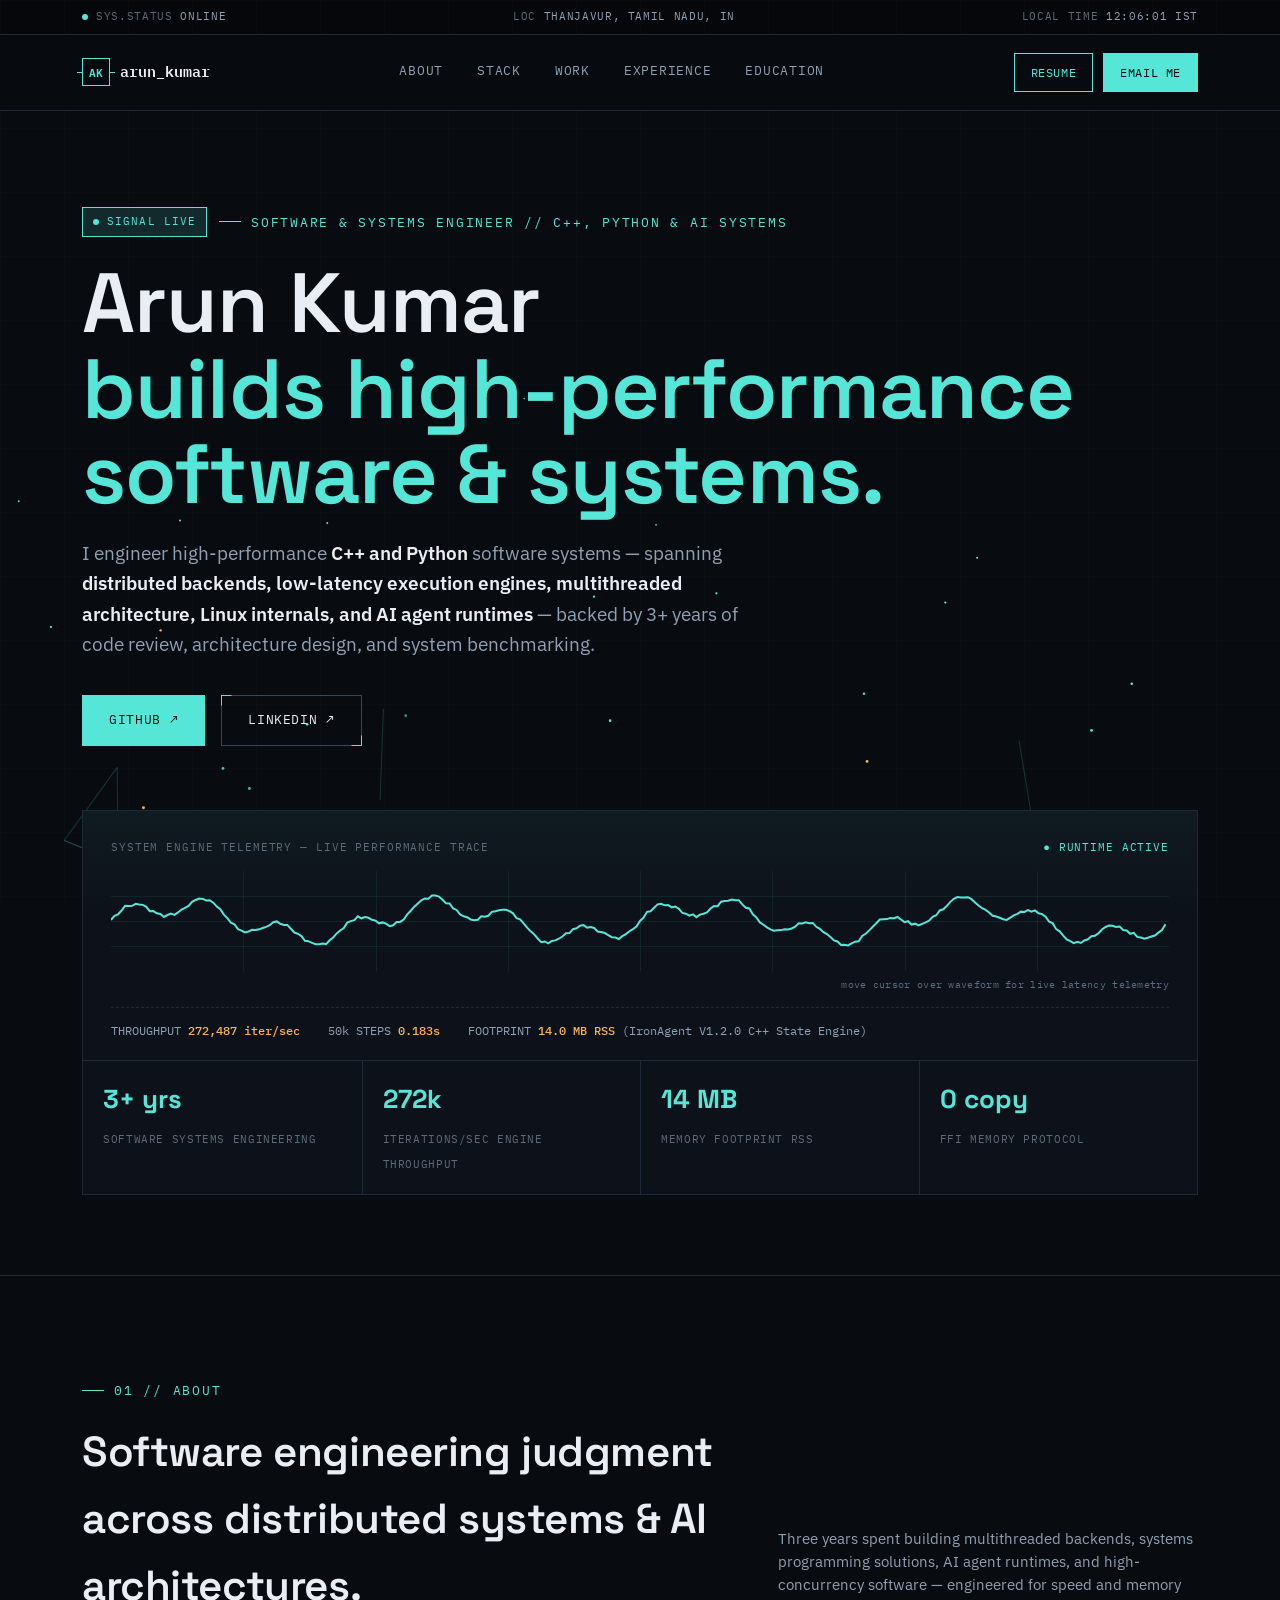
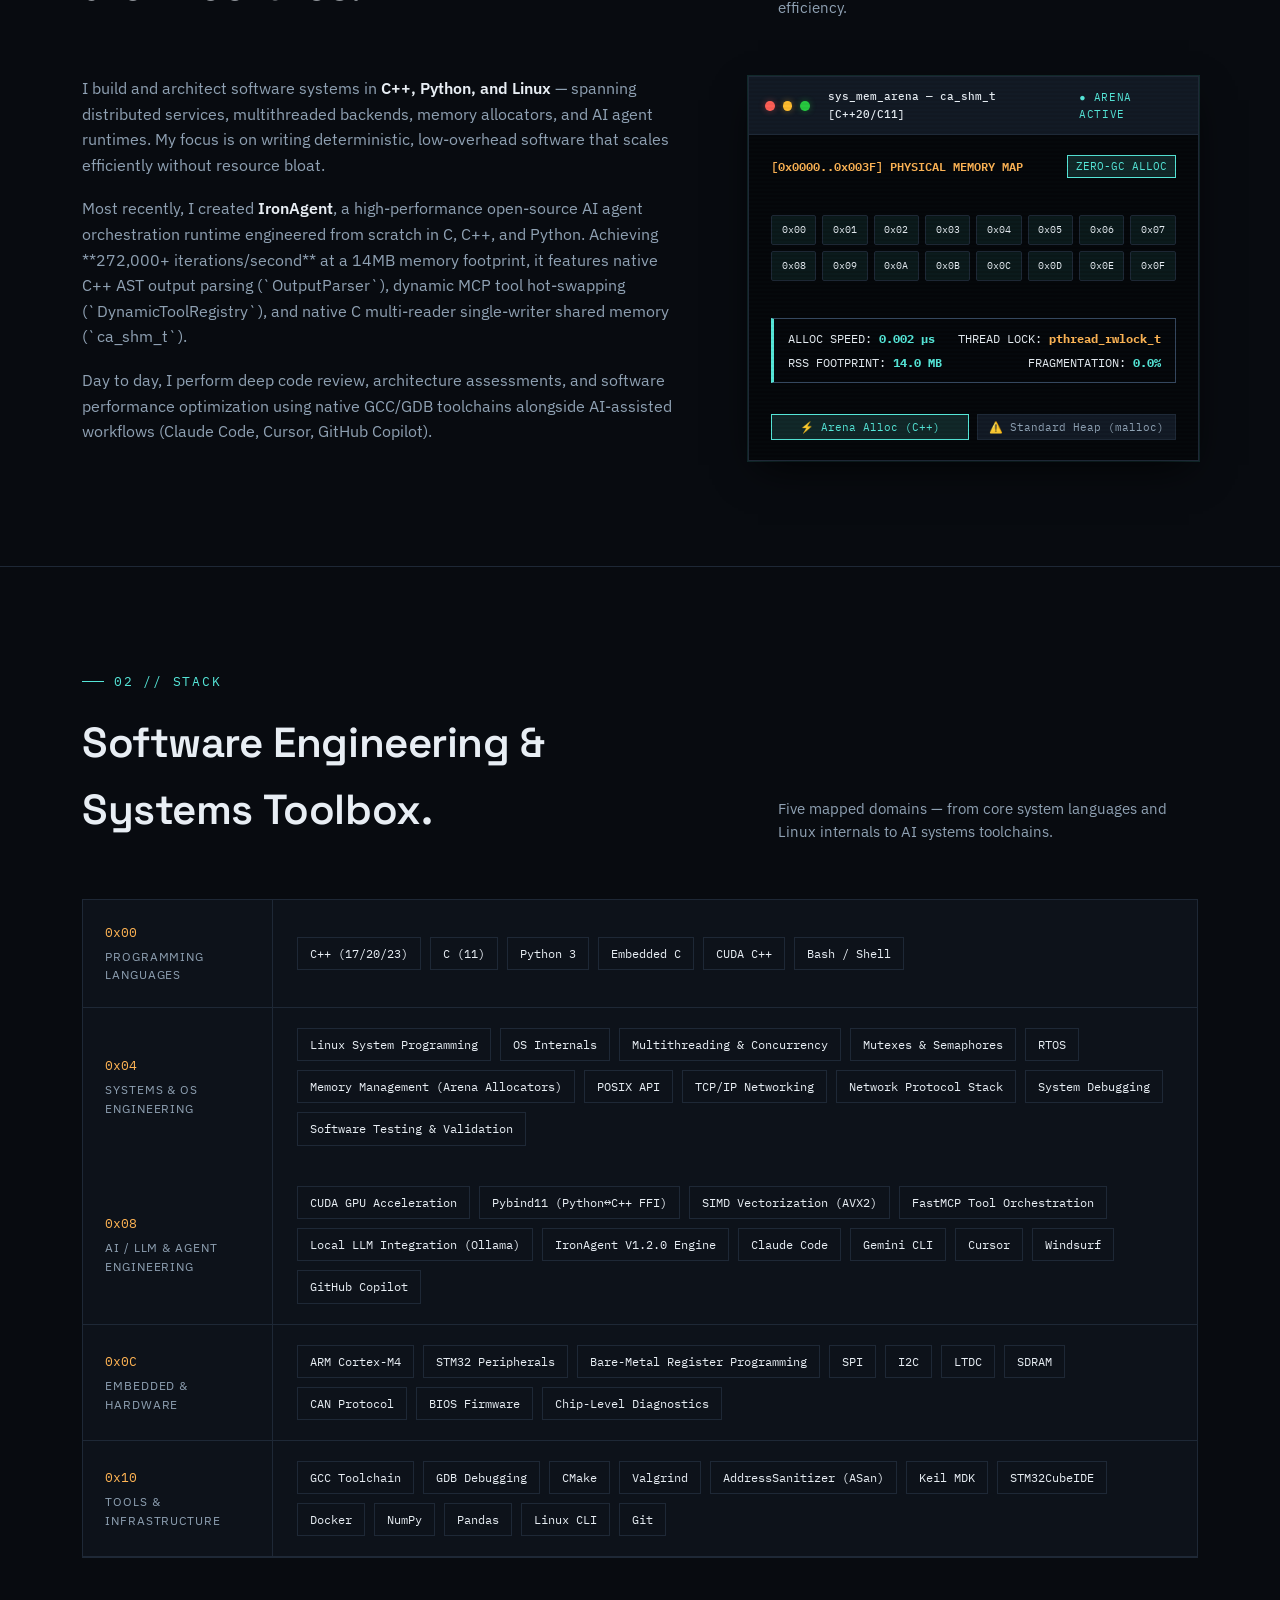
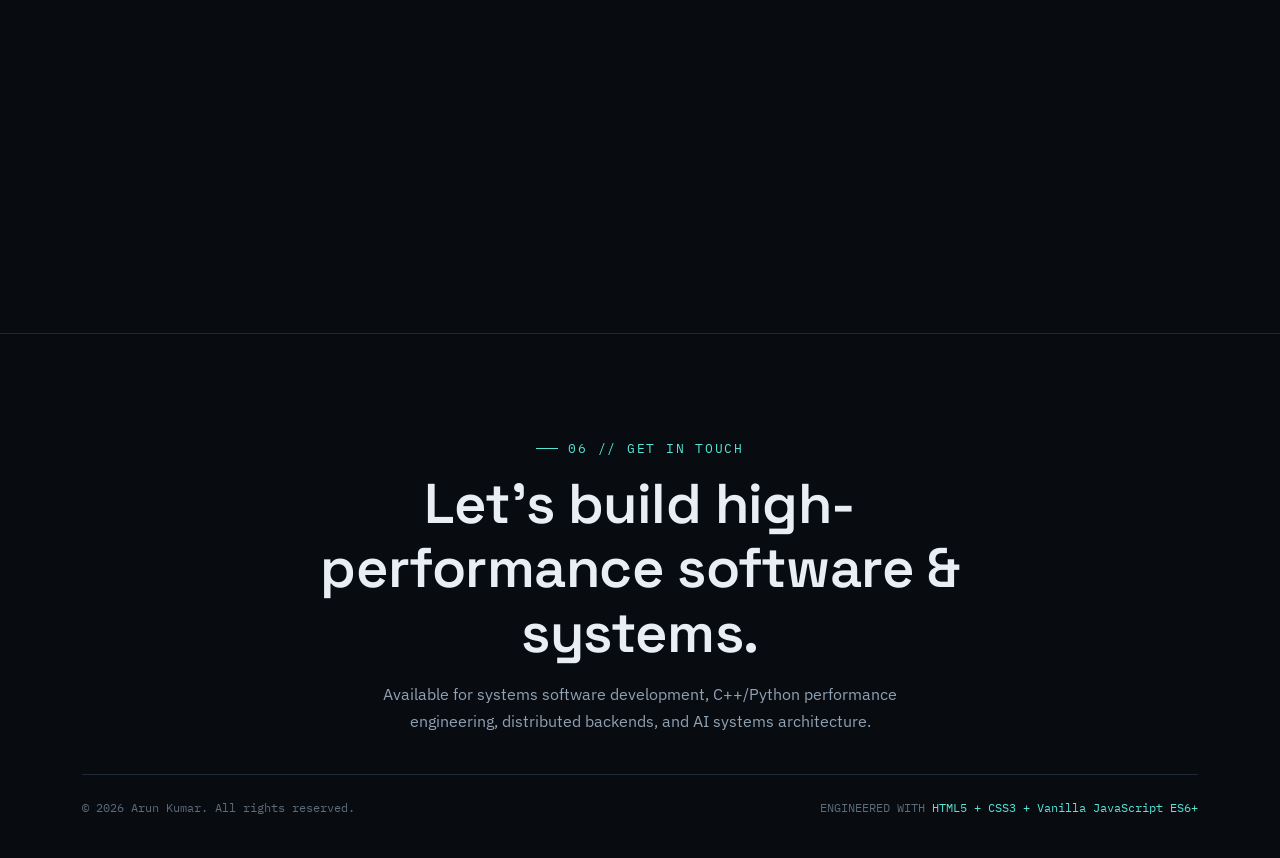
==== commit c8d33139: "Update Portfolio with user modifications" ====
--- a/Portfolio.html
+++ b/Portfolio.html
@@ -611,7 +611,7 @@
     <a href="#work">Work</a>
     <a href="#experience">Experience</a>
     <a href="#education">Education</a>
-    <a href="Resume.pdf" download="Arun_Kumar_Resume.pdf">📄 Download Resume (PDF)</a>
+    <a href="Resume.pdf" download="Arun_Kumar_Resume.pdf">Resume(PDF)</a>
     <a href="mailto:elarion.me@gmail.com">Email me</a>
   </div>
 </header>
